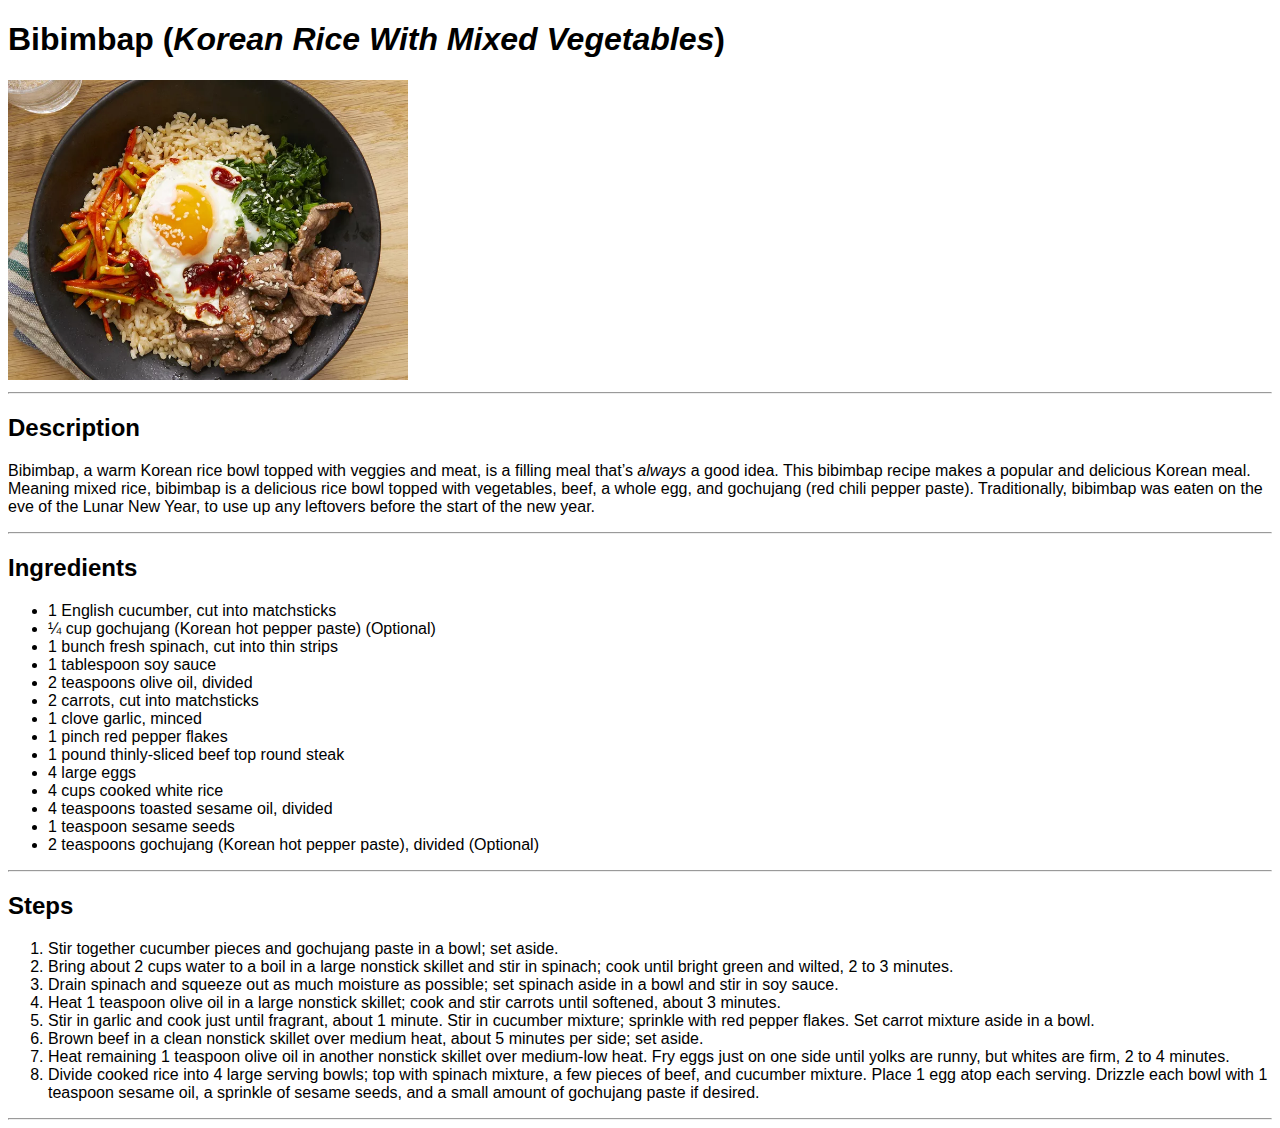
==== recipes/bibimbap.html @ 2901237b "Add initial files for Bibimbap recipe" ====
<!DOCTYPE html>
<html lang="en">

<head>
    <meta charset="UTF-8">
    <meta name="viewport" content="width=device-width, initial-scale=1.0">
    <title>Bibimbap</title>
    <style>
        body {
            font-family: Arial, Helvetica, sans-serif;
        }
    </style>
</head>

<body>
    <h1>Bibimbap (<em>Korean Rice With Mixed Vegetables</em>)</h1>
    <img src="../images/bibimbap.jpg" alt="Bibimbap (Korean Rice With Mixed Vegetables)" width="400">
    <hr>
    <h2>Description</h2>
    <p>
        Bibimbap, a warm Korean rice bowl topped with veggies and meat, is a filling meal that’s <em>always</em> a good
        idea.
        This bibimbap recipe makes a popular and delicious Korean meal. Meaning mixed rice, bibimbap is a delicious rice
        bowl
        topped with vegetables, beef, a whole egg, and gochujang (red chili pepper paste). Traditionally, bibimbap was
        eaten on
        the eve of the Lunar New Year, to use up any leftovers before the start of the new year.
    </p>
    <hr>
    <h2>Ingredients</h2>
    <ul>
        <li>1 English cucumber, cut into matchsticks</li>
        <li>¼ cup gochujang (Korean hot pepper paste) (Optional)
        </li>
        <li>1 bunch fresh spinach, cut into thin strips
        </li>
        <li>1 tablespoon soy sauce
        </li>
        <li>2 teaspoons olive oil, divided
        </li>
        <li>2 carrots, cut into matchsticks
        </li>
        <li>1 clove garlic, minced
        </li>
        <li>1 pinch red pepper flakes
        </li>
        <li>1 pound thinly-sliced beef top round steak
        </li>
        <li>4 large eggs
        </li>
        <li>4 cups cooked white rice
        </li>
        <li>4 teaspoons toasted sesame oil, divided
        </li>
        <li>1 teaspoon sesame seeds
        </li>
        <li>2 teaspoons gochujang (Korean hot pepper paste), divided (Optional)
        </li>
    </ul>
    <hr>
    <h2>Steps</h2>
    <ol>
        <li>
            Stir together cucumber pieces and gochujang paste in a bowl; set aside.
        </li>
        <li>
            Bring about 2 cups water to a boil in a large nonstick skillet and stir in spinach; cook until bright green and wilted,
            2 to 3 minutes.
        </li>
        <li>
            Drain spinach and squeeze out as much moisture as possible; set spinach aside in a bowl and stir in soy sauce.
        </li>
        <li>
            Heat 1 teaspoon olive oil in a large nonstick skillet; cook and stir carrots until softened, about 3 minutes.
        </li>
        <li>
            Stir in garlic and cook just until fragrant, about 1 minute. Stir in cucumber mixture; sprinkle with red pepper flakes.
            Set carrot mixture aside in a bowl.
        </li>
        <li>
            Brown beef in a clean nonstick skillet over medium heat, about 5 minutes per side; set aside.
        </li>
        <li>
            Heat remaining 1 teaspoon olive oil in another nonstick skillet over medium-low heat. Fry eggs just on one side until
            yolks are runny, but whites are firm, 2 to 4 minutes.
        </li>
        <li>
            Divide cooked rice into 4 large serving bowls; top with spinach mixture, a few pieces of beef, and cucumber mixture.
            Place 1 egg atop each serving. Drizzle each bowl with 1 teaspoon sesame oil, a sprinkle of sesame seeds, and a small
            amount of gochujang paste if desired.
        </li>
    </ol>
    <hr>
</body>

</html>
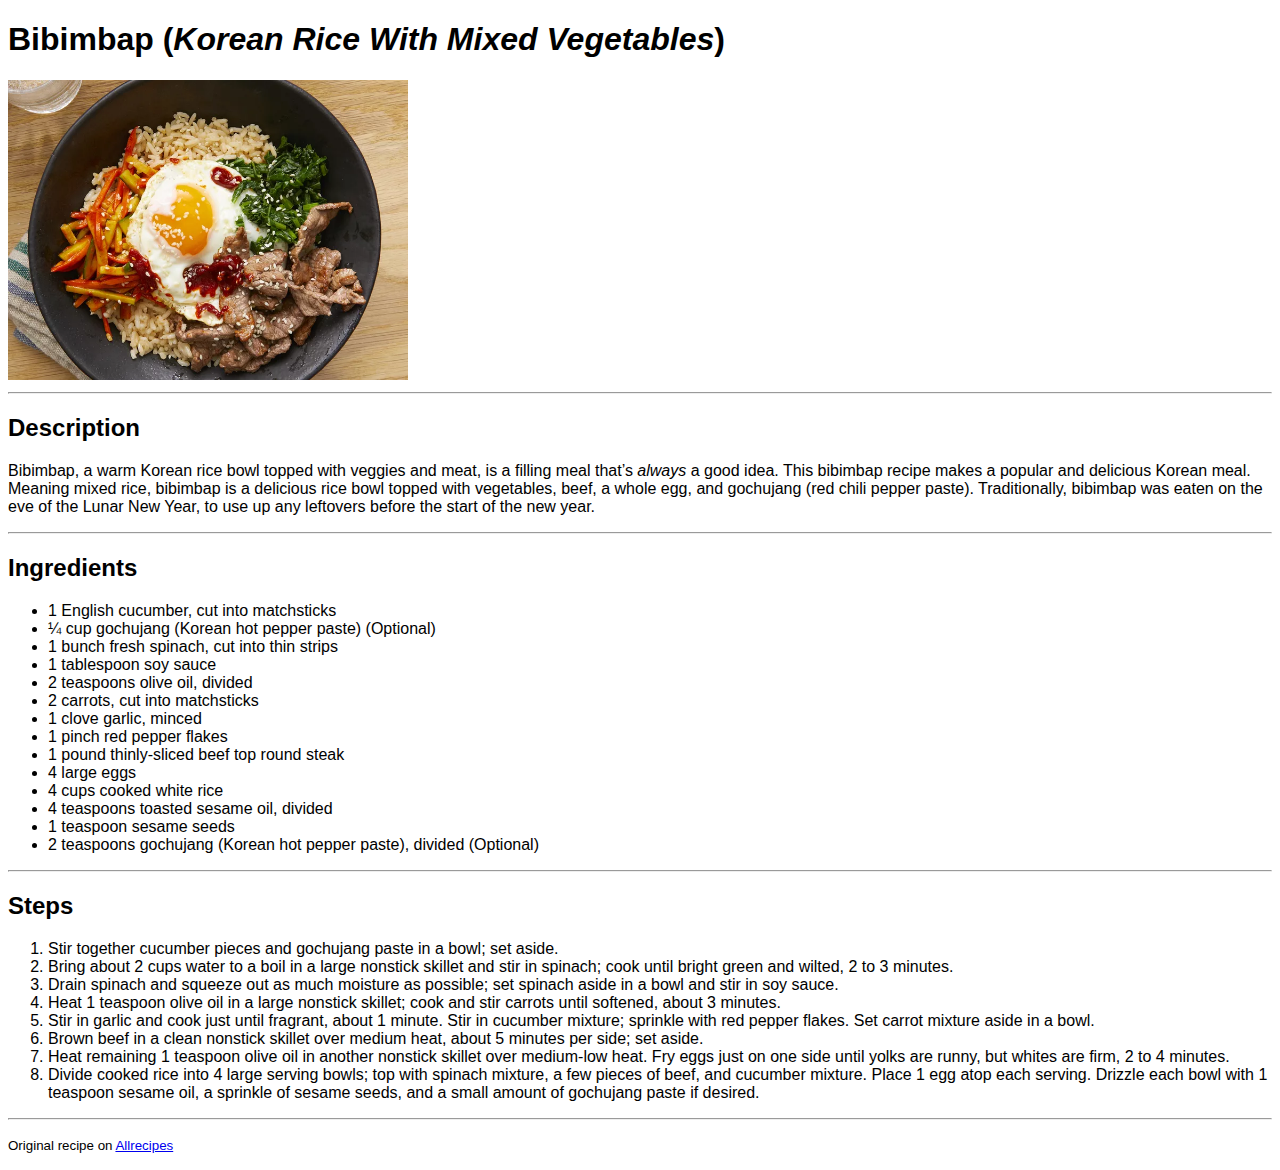
==== commit 6eb96284: "Enhance recipe listings and add link to original recipe for Bibimbap" ====
--- a/recipes/bibimbap.html
+++ b/recipes/bibimbap.html
@@ -64,33 +64,43 @@
             Stir together cucumber pieces and gochujang paste in a bowl; set aside.
         </li>
         <li>
-            Bring about 2 cups water to a boil in a large nonstick skillet and stir in spinach; cook until bright green and wilted,
+            Bring about 2 cups water to a boil in a large nonstick skillet and stir in spinach; cook until bright green
+            and wilted,
             2 to 3 minutes.
         </li>
         <li>
-            Drain spinach and squeeze out as much moisture as possible; set spinach aside in a bowl and stir in soy sauce.
+            Drain spinach and squeeze out as much moisture as possible; set spinach aside in a bowl and stir in soy
+            sauce.
         </li>
         <li>
-            Heat 1 teaspoon olive oil in a large nonstick skillet; cook and stir carrots until softened, about 3 minutes.
+            Heat 1 teaspoon olive oil in a large nonstick skillet; cook and stir carrots until softened, about 3
+            minutes.
         </li>
         <li>
-            Stir in garlic and cook just until fragrant, about 1 minute. Stir in cucumber mixture; sprinkle with red pepper flakes.
+            Stir in garlic and cook just until fragrant, about 1 minute. Stir in cucumber mixture; sprinkle with red
+            pepper flakes.
             Set carrot mixture aside in a bowl.
         </li>
         <li>
             Brown beef in a clean nonstick skillet over medium heat, about 5 minutes per side; set aside.
         </li>
         <li>
-            Heat remaining 1 teaspoon olive oil in another nonstick skillet over medium-low heat. Fry eggs just on one side until
+            Heat remaining 1 teaspoon olive oil in another nonstick skillet over medium-low heat. Fry eggs just on one
+            side until
             yolks are runny, but whites are firm, 2 to 4 minutes.
         </li>
         <li>
-            Divide cooked rice into 4 large serving bowls; top with spinach mixture, a few pieces of beef, and cucumber mixture.
-            Place 1 egg atop each serving. Drizzle each bowl with 1 teaspoon sesame oil, a sprinkle of sesame seeds, and a small
+            Divide cooked rice into 4 large serving bowls; top with spinach mixture, a few pieces of beef, and cucumber
+            mixture.
+            Place 1 egg atop each serving. Drizzle each bowl with 1 teaspoon sesame oil, a sprinkle of sesame seeds, and
+            a small
             amount of gochujang paste if desired.
         </li>
     </ol>
     <hr>
+    <p><small>Original recipe on <a
+                href="https://www.allrecipes.com/recipe/228240/bibimbap-korean-rice-with-mixed-vegetables/">Allrecipes</a></small>
+    </p>
 </body>
 
 </html>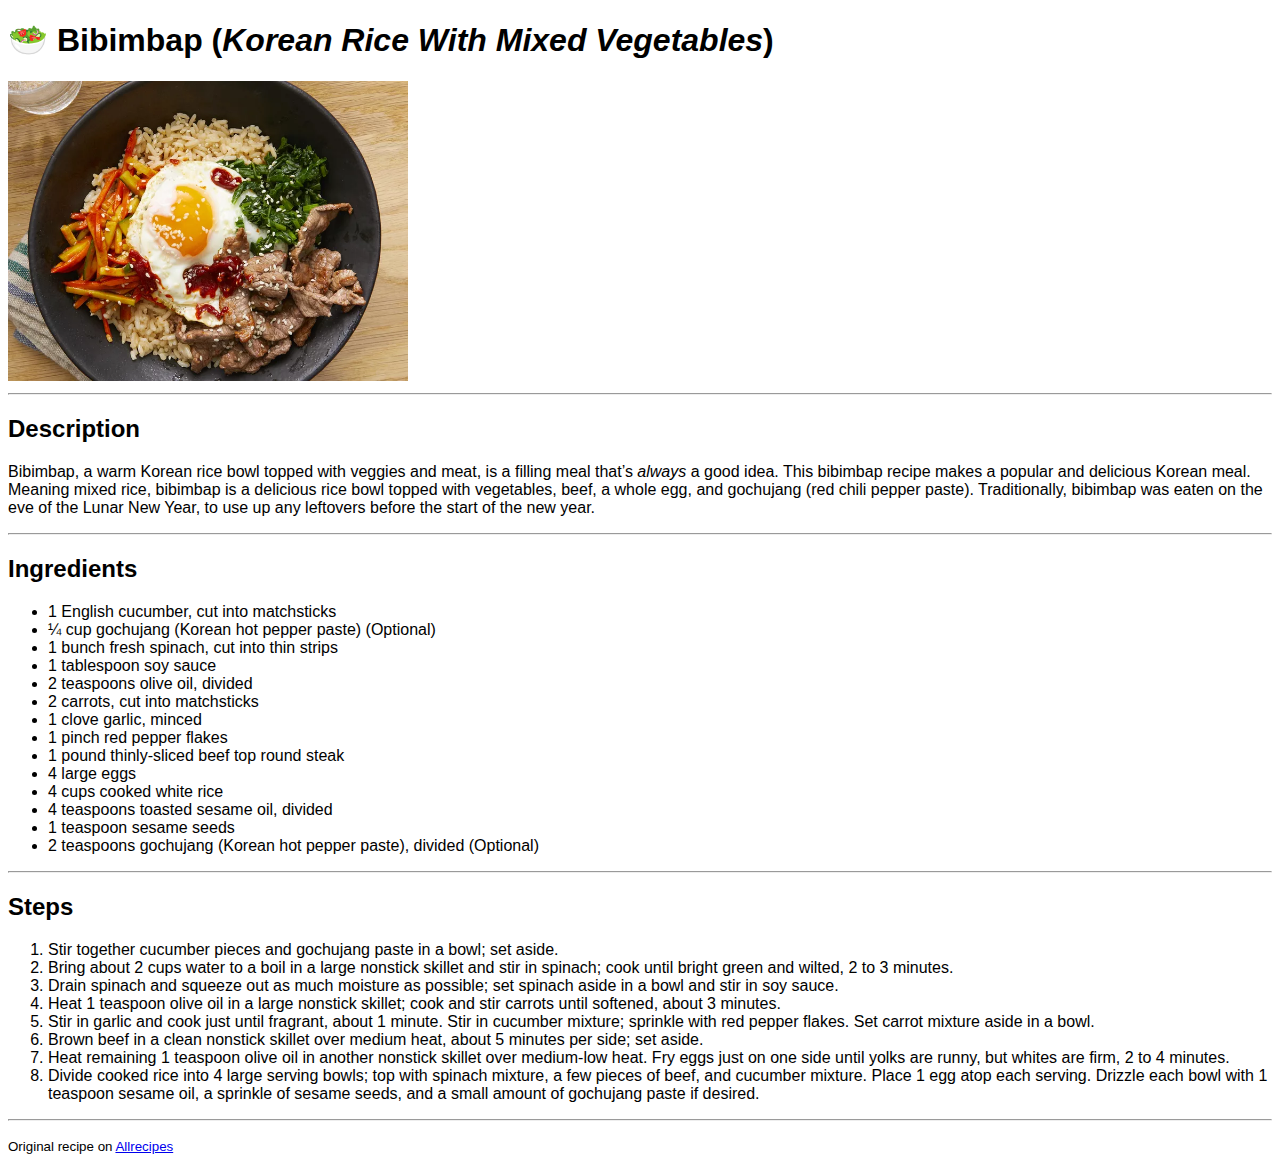
==== commit b4e9a3f6: "Add image for pork dumplings recipe and update related files" ====
--- a/recipes/bibimbap.html
+++ b/recipes/bibimbap.html
@@ -13,7 +13,7 @@
 </head>
 
 <body>
-    <h1>Bibimbap (<em>Korean Rice With Mixed Vegetables</em>)</h1>
+    <h1>🥗 Bibimbap (<em>Korean Rice With Mixed Vegetables</em>)</h1>
     <img src="../images/bibimbap.jpg" alt="Bibimbap (Korean Rice With Mixed Vegetables)" width="400">
     <hr>
     <h2>Description</h2>
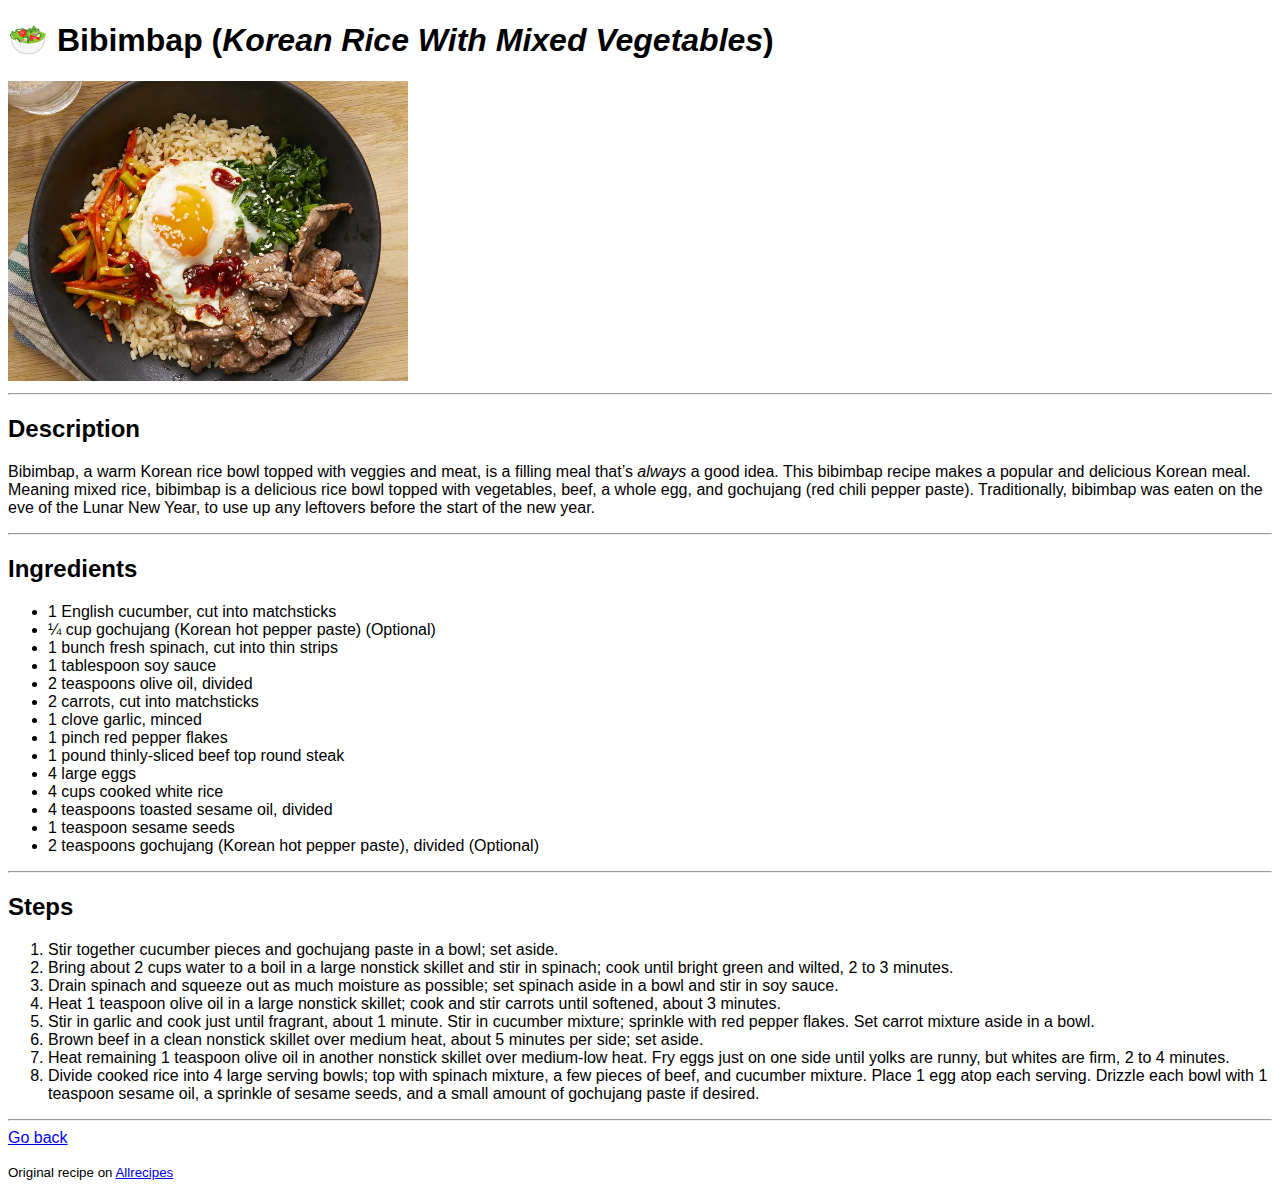
==== commit 094f4fce: "Add "Go back" link to recipe pages" ====
--- a/recipes/bibimbap.html
+++ b/recipes/bibimbap.html
@@ -98,6 +98,7 @@
         </li>
     </ol>
     <hr>
+    <a href="../index.html">Go back</a>
     <p><small>Original recipe on <a
                 href="https://www.allrecipes.com/recipe/228240/bibimbap-korean-rice-with-mixed-vegetables/">Allrecipes</a></small>
     </p>
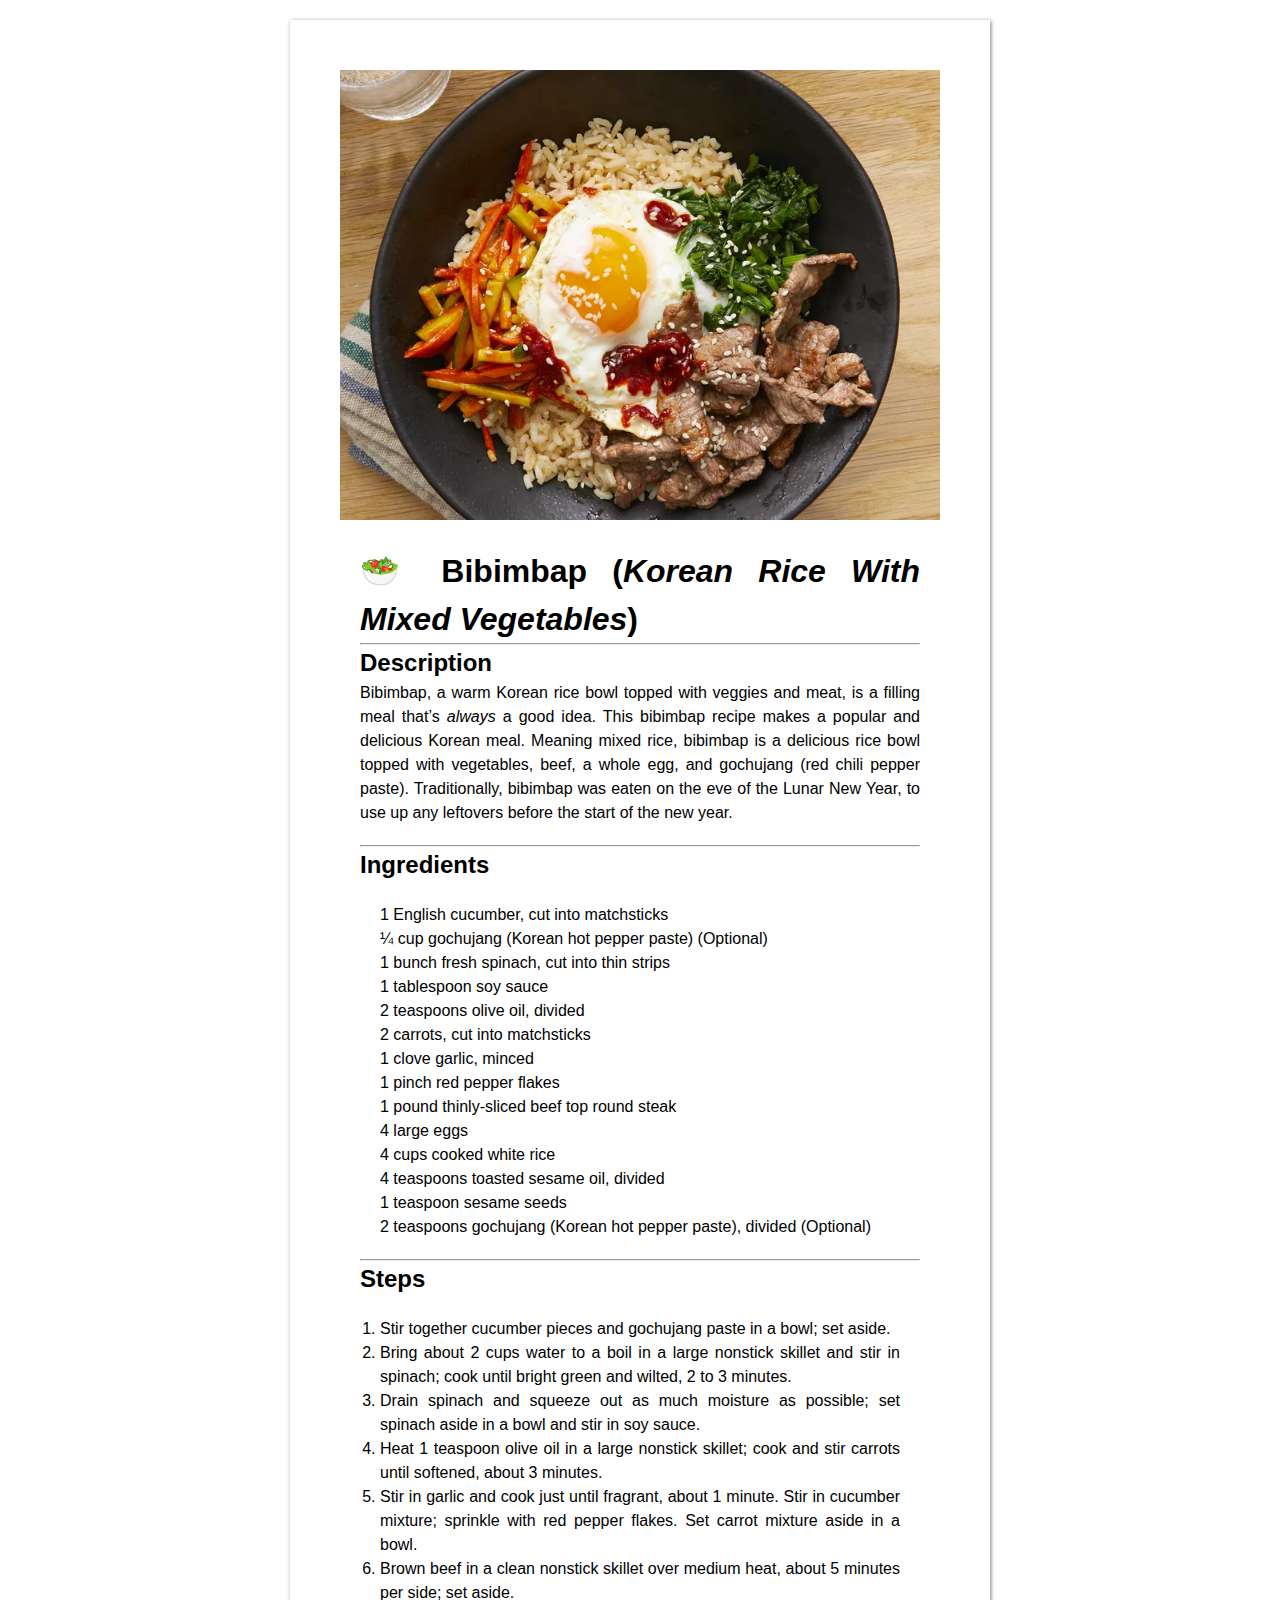
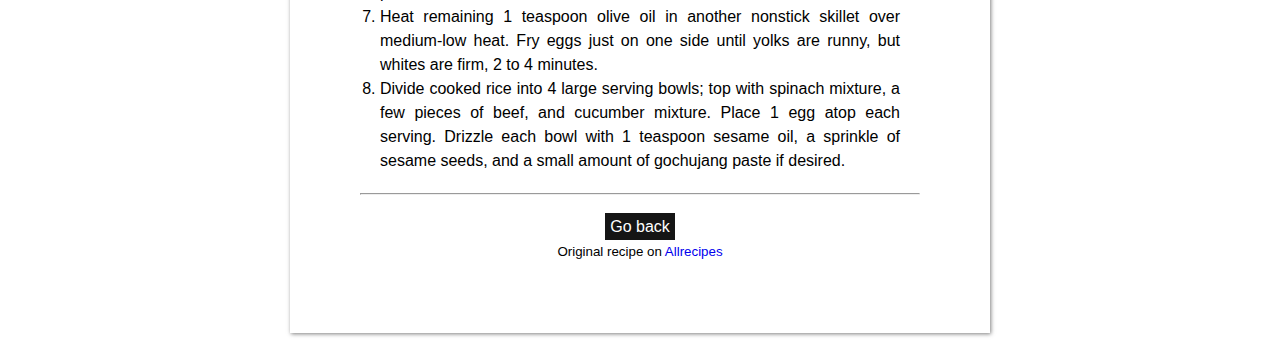
==== commit 5b60378e: "Restyle everything!" ====
--- a/recipes/bibimbap.html
+++ b/recipes/bibimbap.html
@@ -5,103 +5,103 @@
     <meta charset="UTF-8">
     <meta name="viewport" content="width=device-width, initial-scale=1.0">
     <title>Bibimbap</title>
-    <style>
-        body {
-            font-family: Arial, Helvetica, sans-serif;
-        }
-    </style>
+    <link rel="stylesheet" href="../css/styles.css">
 </head>
 
 <body>
-    <h1>🥗 Bibimbap (<em>Korean Rice With Mixed Vegetables</em>)</h1>
-    <img src="../images/bibimbap.jpg" alt="Bibimbap (Korean Rice With Mixed Vegetables)" width="400">
-    <hr>
-    <h2>Description</h2>
-    <p>
-        Bibimbap, a warm Korean rice bowl topped with veggies and meat, is a filling meal that’s <em>always</em> a good
-        idea.
-        This bibimbap recipe makes a popular and delicious Korean meal. Meaning mixed rice, bibimbap is a delicious rice
-        bowl
-        topped with vegetables, beef, a whole egg, and gochujang (red chili pepper paste). Traditionally, bibimbap was
-        eaten on
-        the eve of the Lunar New Year, to use up any leftovers before the start of the new year.
-    </p>
-    <hr>
-    <h2>Ingredients</h2>
-    <ul>
-        <li>1 English cucumber, cut into matchsticks</li>
-        <li>¼ cup gochujang (Korean hot pepper paste) (Optional)
-        </li>
-        <li>1 bunch fresh spinach, cut into thin strips
-        </li>
-        <li>1 tablespoon soy sauce
-        </li>
-        <li>2 teaspoons olive oil, divided
-        </li>
-        <li>2 carrots, cut into matchsticks
-        </li>
-        <li>1 clove garlic, minced
-        </li>
-        <li>1 pinch red pepper flakes
-        </li>
-        <li>1 pound thinly-sliced beef top round steak
-        </li>
-        <li>4 large eggs
-        </li>
-        <li>4 cups cooked white rice
-        </li>
-        <li>4 teaspoons toasted sesame oil, divided
-        </li>
-        <li>1 teaspoon sesame seeds
-        </li>
-        <li>2 teaspoons gochujang (Korean hot pepper paste), divided (Optional)
-        </li>
-    </ul>
-    <hr>
-    <h2>Steps</h2>
-    <ol>
-        <li>
-            Stir together cucumber pieces and gochujang paste in a bowl; set aside.
-        </li>
-        <li>
-            Bring about 2 cups water to a boil in a large nonstick skillet and stir in spinach; cook until bright green
-            and wilted,
-            2 to 3 minutes.
-        </li>
-        <li>
-            Drain spinach and squeeze out as much moisture as possible; set spinach aside in a bowl and stir in soy
-            sauce.
-        </li>
-        <li>
-            Heat 1 teaspoon olive oil in a large nonstick skillet; cook and stir carrots until softened, about 3
-            minutes.
-        </li>
-        <li>
-            Stir in garlic and cook just until fragrant, about 1 minute. Stir in cucumber mixture; sprinkle with red
-            pepper flakes.
-            Set carrot mixture aside in a bowl.
-        </li>
-        <li>
-            Brown beef in a clean nonstick skillet over medium heat, about 5 minutes per side; set aside.
-        </li>
-        <li>
-            Heat remaining 1 teaspoon olive oil in another nonstick skillet over medium-low heat. Fry eggs just on one
-            side until
-            yolks are runny, but whites are firm, 2 to 4 minutes.
-        </li>
-        <li>
-            Divide cooked rice into 4 large serving bowls; top with spinach mixture, a few pieces of beef, and cucumber
-            mixture.
-            Place 1 egg atop each serving. Drizzle each bowl with 1 teaspoon sesame oil, a sprinkle of sesame seeds, and
-            a small
-            amount of gochujang paste if desired.
-        </li>
-    </ol>
-    <hr>
-    <a href="../index.html">Go back</a>
-    <p><small>Original recipe on <a
-                href="https://www.allrecipes.com/recipe/228240/bibimbap-korean-rice-with-mixed-vegetables/">Allrecipes</a></small>
-    </p>
+    <div class="recipe-card">
+        <img src="../images/bibimbap.jpg" alt="Bibimbap (Korean Rice With Mixed Vegetables)">
+        <div class="recipe-content">
+            <h1>🥗 Bibimbap (<em>Korean Rice With Mixed Vegetables</em>)</h1>
+            <hr>
+            <h2>Description</h2>
+            <p>
+                Bibimbap, a warm Korean rice bowl topped with veggies and meat, is a filling meal that’s <em>always</em> a good
+                idea.
+                This bibimbap recipe makes a popular and delicious Korean meal. Meaning mixed rice, bibimbap is a delicious rice
+                bowl
+                topped with vegetables, beef, a whole egg, and gochujang (red chili pepper paste). Traditionally, bibimbap was
+                eaten on
+                the eve of the Lunar New Year, to use up any leftovers before the start of the new year.
+            </p>
+            <hr>
+            <h2>Ingredients</h2>
+            <ul>
+                <li>1 English cucumber, cut into matchsticks</li>
+                <li>¼ cup gochujang (Korean hot pepper paste) (Optional)
+                </li>
+                <li>1 bunch fresh spinach, cut into thin strips
+                </li>
+                <li>1 tablespoon soy sauce
+                </li>
+                <li>2 teaspoons olive oil, divided
+                </li>
+                <li>2 carrots, cut into matchsticks
+                </li>
+                <li>1 clove garlic, minced
+                </li>
+                <li>1 pinch red pepper flakes
+                </li>
+                <li>1 pound thinly-sliced beef top round steak
+                </li>
+                <li>4 large eggs
+                </li>
+                <li>4 cups cooked white rice
+                </li>
+                <li>4 teaspoons toasted sesame oil, divided
+                </li>
+                <li>1 teaspoon sesame seeds
+                </li>
+                <li>2 teaspoons gochujang (Korean hot pepper paste), divided (Optional)
+                </li>
+            </ul>
+            <hr>
+            <h2>Steps</h2>
+            <ol>
+                <li>
+                    Stir together cucumber pieces and gochujang paste in a bowl; set aside.
+                </li>
+                <li>
+                    Bring about 2 cups water to a boil in a large nonstick skillet and stir in spinach; cook until bright green
+                    and wilted,
+                    2 to 3 minutes.
+                </li>
+                <li>
+                    Drain spinach and squeeze out as much moisture as possible; set spinach aside in a bowl and stir in soy
+                    sauce.
+                </li>
+                <li>
+                    Heat 1 teaspoon olive oil in a large nonstick skillet; cook and stir carrots until softened, about 3
+                    minutes.
+                </li>
+                <li>
+                    Stir in garlic and cook just until fragrant, about 1 minute. Stir in cucumber mixture; sprinkle with red
+                    pepper flakes.
+                    Set carrot mixture aside in a bowl.
+                </li>
+                <li>
+                    Brown beef in a clean nonstick skillet over medium heat, about 5 minutes per side; set aside.
+                </li>
+                <li>
+                    Heat remaining 1 teaspoon olive oil in another nonstick skillet over medium-low heat. Fry eggs just on one
+                    side until
+                    yolks are runny, but whites are firm, 2 to 4 minutes.
+                </li>
+                <li>
+                    Divide cooked rice into 4 large serving bowls; top with spinach mixture, a few pieces of beef, and cucumber
+                    mixture.
+                    Place 1 egg atop each serving. Drizzle each bowl with 1 teaspoon sesame oil, a sprinkle of sesame seeds, and
+                    a small
+                    amount of gochujang paste if desired.
+                </li>
+            </ol>
+            <hr>
+        </div>
+        <a href="../index.html" class="go-back">Go back</a>
+        <p><small>Original recipe on <a
+                    href="https://www.allrecipes.com/recipe/228240/bibimbap-korean-rice-with-mixed-vegetables/">Allrecipes</a></small>
+        </p>
+    </div>
 </body>
 
 </html>--- a/css/styles.css
+++ b/css/styles.css
@@ -0,0 +1,70 @@
+* {
+    margin: 0;
+    padding: 0;
+    box-sizing: border-box;
+    line-height: 1.5;
+}
+
+body {
+    font-family: Arial, Helvetica, sans-serif;
+}
+
+img {
+    width: 600px;
+}
+
+ul {
+    list-style: none;
+    padding: 20px;
+}
+
+ol {
+    padding: 20px;
+}
+
+p {
+    margin-bottom: 20px;
+}
+
+ul li h2 {
+    font-size: 16px;
+}
+
+.menu-card {
+    width: 500px;
+    text-align: center;
+    margin: 20px auto;
+    padding: 50px;
+    box-shadow: 1px 1px 4px rgba(0, 0, 0, .5);
+}
+
+.menu-card-context {
+    text-align: left;
+    padding: 20px;
+}
+
+.recipe-card {
+    width: 700px;
+    text-align: center;
+    margin: 20px auto;
+    /* Center the recipe card horizontally */
+    padding: 50px;
+    box-shadow: 1px 1px 4px rgba(0, 0, 0, .5);
+}
+
+.recipe-content {
+    text-align: justify;
+    text-justify: inter-word;
+    padding: 20px;
+}
+
+.recipe-card a {
+    text-decoration: none;
+
+}
+
+.go-back {
+    background-color: #151515;
+    color: white;
+    padding: 5px;
+}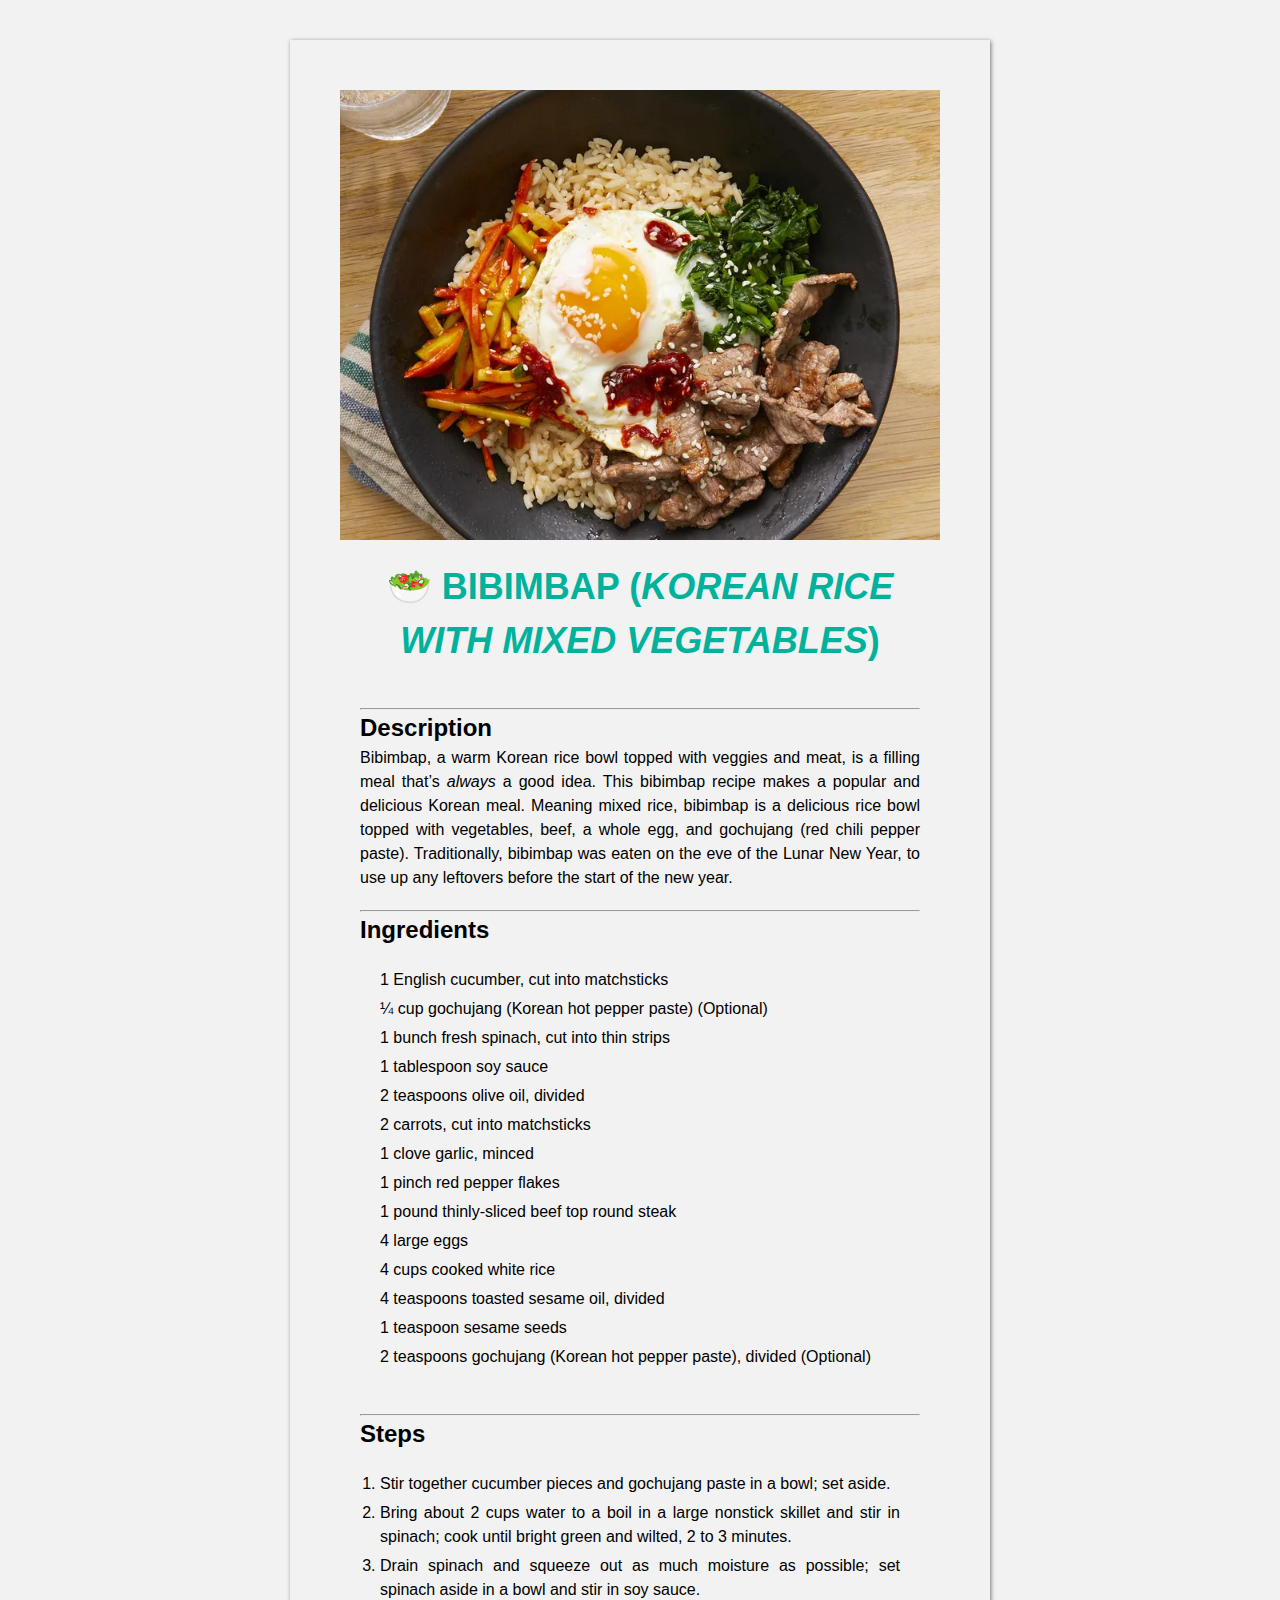
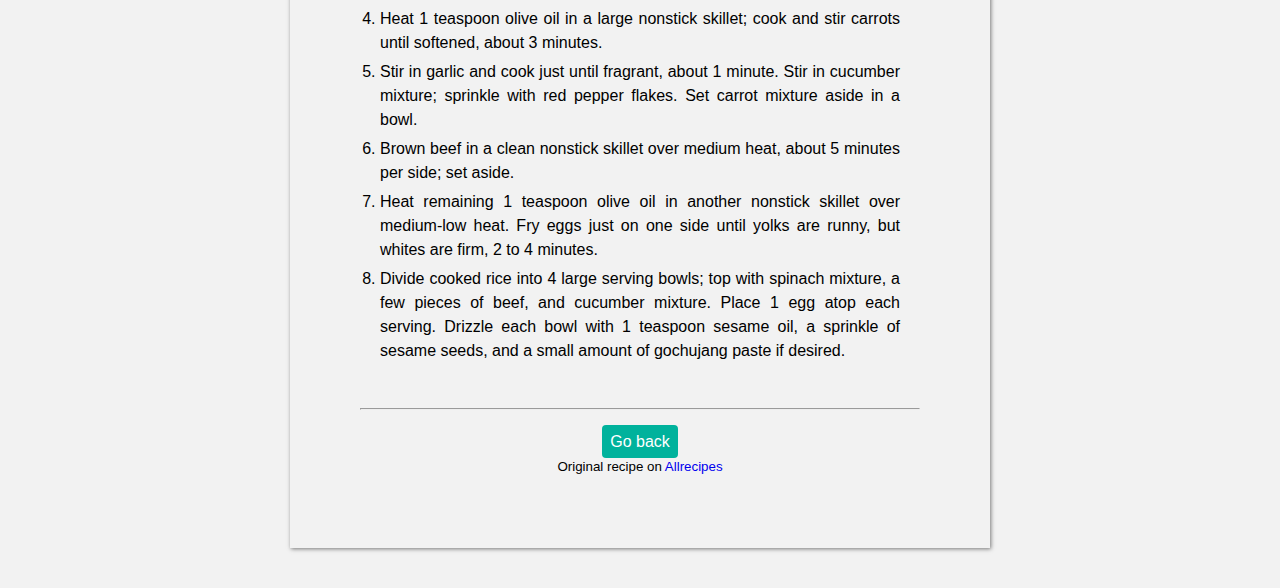
==== commit 5a9b4529: "Refactor styling: Added index.css, updated styles.css, and modified HTML files for consistency" ====
--- a/recipes/bibimbap.html
+++ b/recipes/bibimbap.html
@@ -11,8 +11,8 @@
 <body>
     <div class="recipe-card">
         <img src="../images/bibimbap.jpg" alt="Bibimbap (Korean Rice With Mixed Vegetables)">
+        <h1 class="title">🥗 Bibimbap (<em>Korean Rice With Mixed Vegetables</em>)</h1>
         <div class="recipe-content">
-            <h1>🥗 Bibimbap (<em>Korean Rice With Mixed Vegetables</em>)</h1>
             <hr>
             <h2>Description</h2>
             <p>
--- a/css/styles.css
+++ b/css/styles.css
@@ -7,10 +7,35 @@
 
 body {
     font-family: Arial, Helvetica, sans-serif;
+    background-color: #f2f2f2;
+    padding: 20px;
+}
+
+.title {
+    text-transform: uppercase;
+    text-align: center;
+    margin-bottom: 20px;
+    font-size: 36px;
+    color: #00B29C;
 }
 
 img {
-    width: 600px;
+    max-width: 100%;
+    height: auto;
+    display: block;
+    margin: 0 auto;
+    margin-bottom: 20px;
+}
+
+ul,
+ol {
+    padding: 0;
+    margin-bottom: 20px;
+}
+
+ul li,
+ol li {
+    margin-bottom: 5px;
 }
 
 ul {
@@ -30,24 +55,11 @@
     font-size: 16px;
 }
 
-.menu-card {
-    width: 500px;
-    text-align: center;
-    margin: 20px auto;
-    padding: 50px;
-    box-shadow: 1px 1px 4px rgba(0, 0, 0, .5);
-}
-
-.menu-card-context {
-    text-align: left;
-    padding: 20px;
-}
 
 .recipe-card {
     width: 700px;
     text-align: center;
     margin: 20px auto;
-    /* Center the recipe card horizontally */
     padding: 50px;
     box-shadow: 1px 1px 4px rgba(0, 0, 0, .5);
 }
@@ -64,7 +76,8 @@
 }
 
 .go-back {
-    background-color: #151515;
+    background-color: #00B29C;
     color: white;
-    padding: 5px;
+    padding: 8px;
+    border-radius: 4px;
 }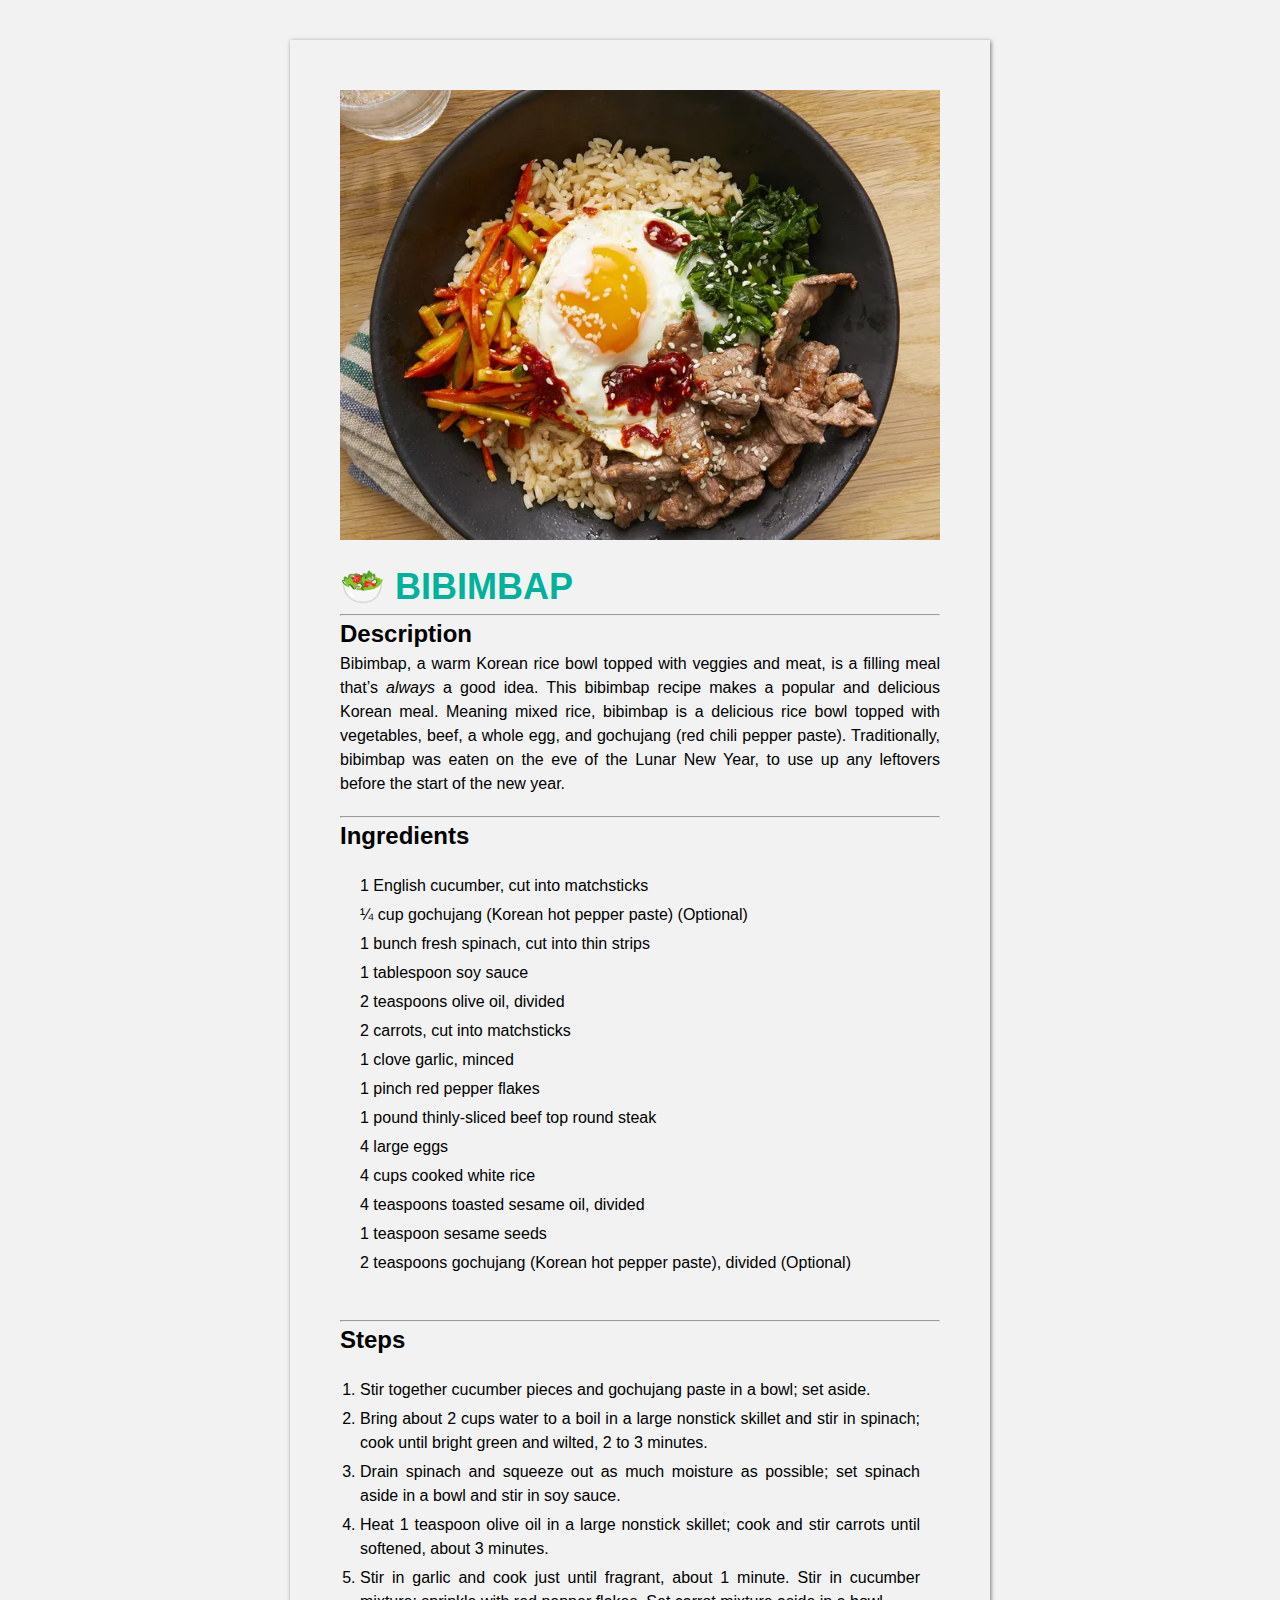
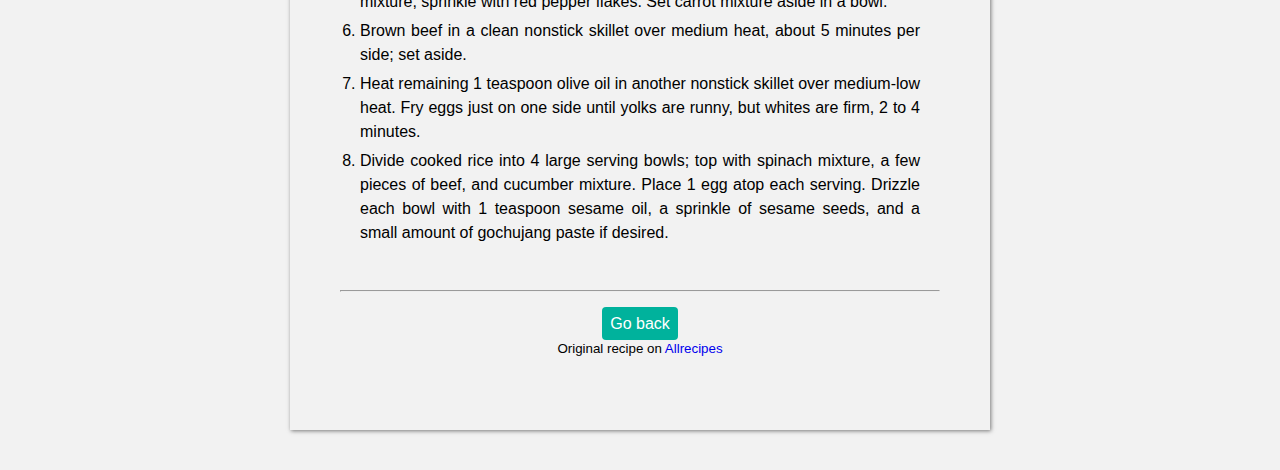
==== commit ff1b8db9: "Changed some styling" ====
--- a/recipes/bibimbap.html
+++ b/recipes/bibimbap.html
@@ -11,7 +11,7 @@
 <body>
     <div class="recipe-card">
         <img src="../images/bibimbap.jpg" alt="Bibimbap (Korean Rice With Mixed Vegetables)">
-        <h1 class="title">🥗 Bibimbap (<em>Korean Rice With Mixed Vegetables</em>)</h1>
+        <h1 class="title">🥗 Bibimbap</h1>
         <div class="recipe-content">
             <hr>
             <h2>Description</h2>
--- a/css/styles.css
+++ b/css/styles.css
@@ -13,8 +13,8 @@
 
 .title {
     text-transform: uppercase;
-    text-align: center;
-    margin-bottom: 20px;
+    text-align: left;
+    /* margin-bottom: 10px; */
     font-size: 36px;
     color: #00B29C;
 }
@@ -67,7 +67,8 @@
 .recipe-content {
     text-align: justify;
     text-justify: inter-word;
-    padding: 20px;
+    /* padding: 10px; */
+    margin-bottom: 20px;
 }
 
 .recipe-card a {
